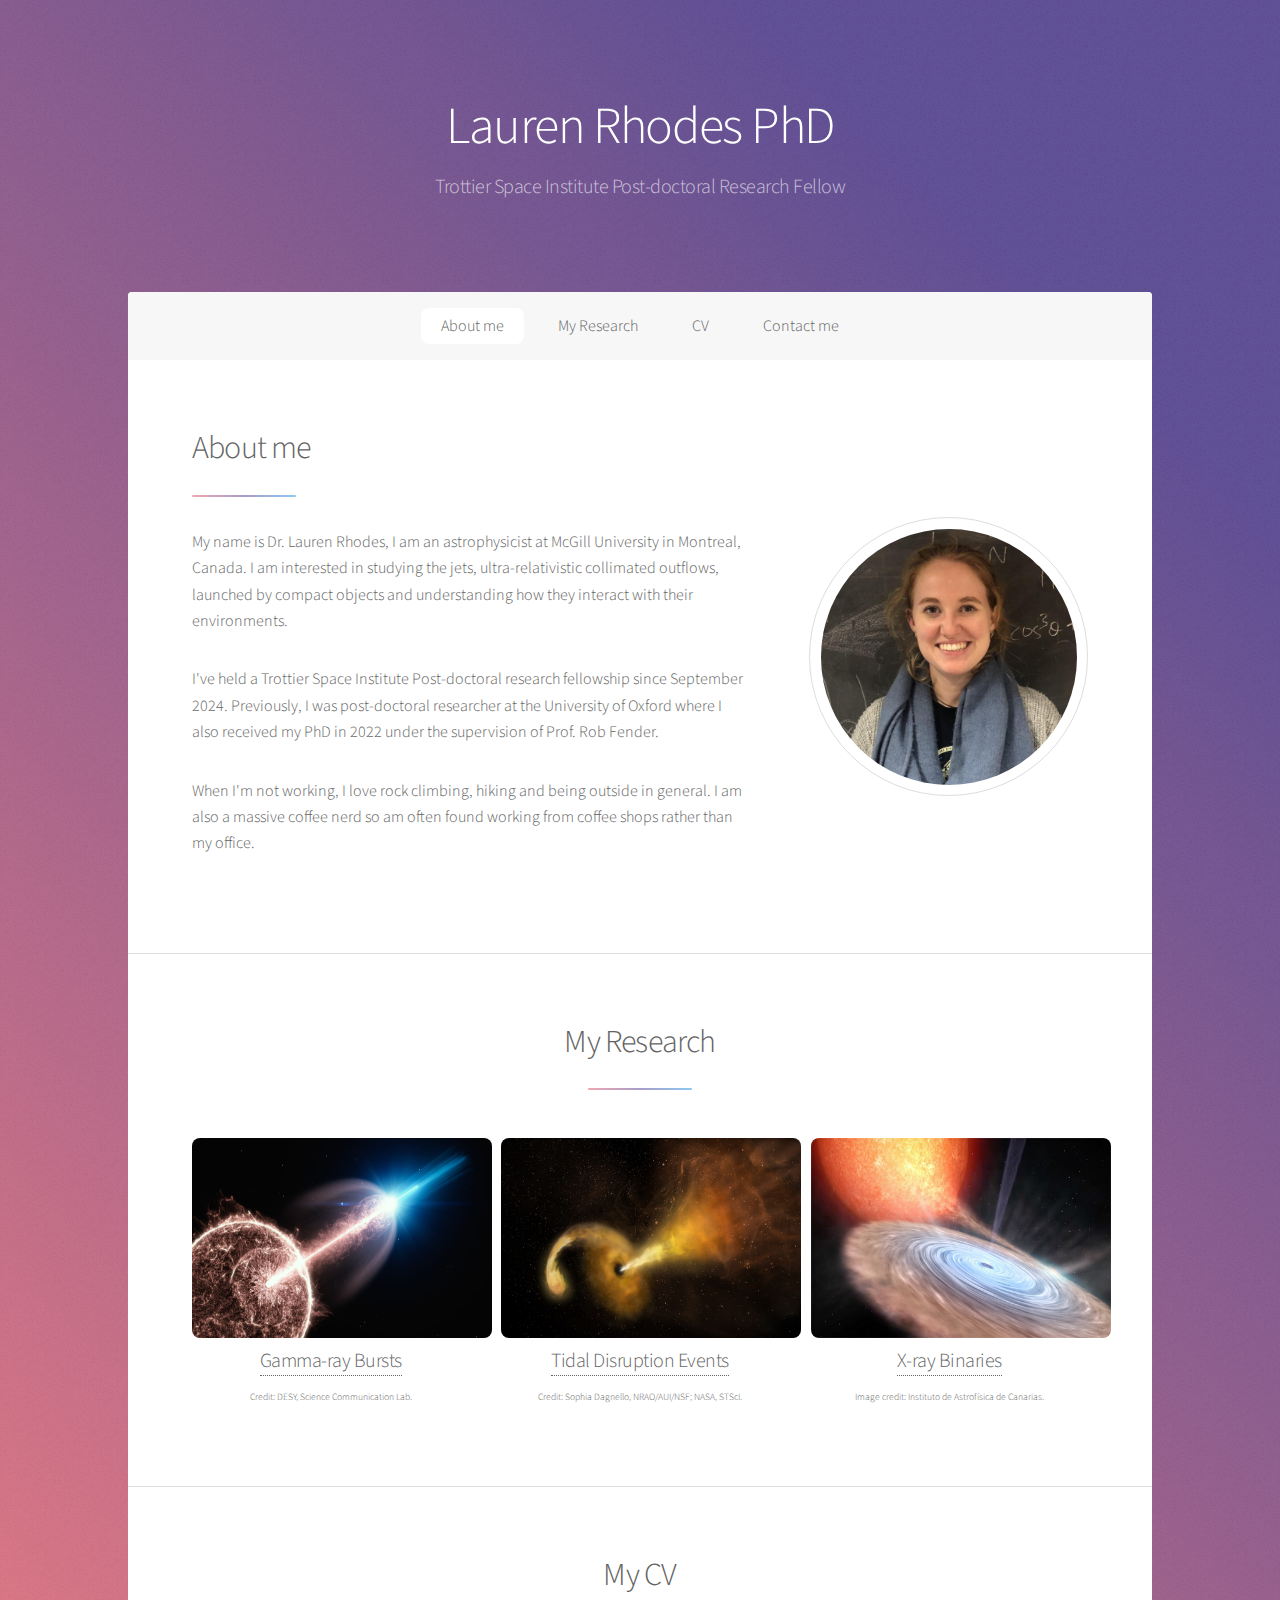
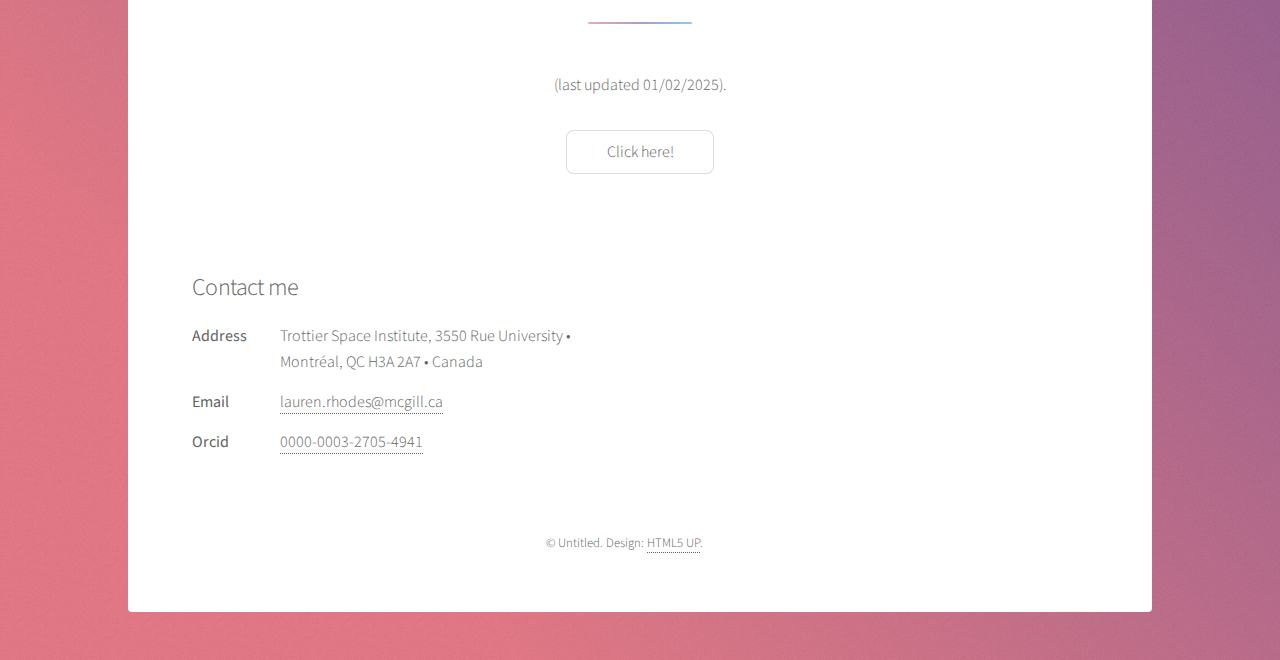
==== index.html @ dfde3ea9 "set up" ====
<!DOCTYPE HTML>
<!--
	Stellar by HTML5 UP
	html5up.net | @ajlkn
	Free for personal and commercial use under the CCA 3.0 license (html5up.net/license)
-->
<html>
	<head>
		<title>Lauren Rhodes PhD</title>
		<meta charset="utf-8" />
		<meta name="viewport" content="width=device-width, initial-scale=1, user-scalable=no" />
		<link rel="stylesheet" href="assets/css/main.css" />
		<noscript><link rel="stylesheet" href="assets/css/noscript.css" /></noscript>
	</head>
	<body class="is-preload">

		<!-- Wrapper -->
			<div id="wrapper">

				<!-- Header -->
					<header id="header" class="alt">
						<h1>Lauren Rhodes PhD</h1>
						<p>Trottier Space Institute Post-doctoral Research Fellow <br />
					</header>

				<!-- Nav -->
					<nav id="nav">
						<ul>
							<li><a href="#about" class="active">About me</a></li>
							<li><a href="#research">My Research</a></li>
							<li><a href="#cv">CV</a></li>
							<li><a href="#footer">Contact me</a></li>
						</ul>
					</nav>

				<!-- Main -->
					<div id="main">

						<!-- Introduction -->
							<section id="about" class="main">
								<div class="spotlight">
									<div class="content">
										<header class="major">
											<h2>About me</h2>
										</header>
										<p>My name is Dr. Lauren Rhodes, I am an astrophysicist at McGill University in Montreal, Canada.  I am interested in studying the jets, ultra-relativistic collimated outflows, launched by compact objects and understanding how they interact with their environments.  </p>
										<p> I've held a Trottier Space Institute Post-doctoral research fellowship since September 2024. Previously, I was post-doctoral researcher at the University of Oxford where I also received my PhD in 2022 under the supervision of Prof. Rob Fender. </p>
										<p> When I'm not working, I love rock climbing, hiking and being outside in general. I am also a massive coffee nerd so am often found working from coffee shops rather than my office.  <p>
										<p>
									</div>
									<span class="image"><img src="images/profile_pic.jpg" alt="" /></span>
								</div>
							</section>

				<!-- First Section -->
				<section id="research" class="main special">
				    <header class="major">
				        <h2>My Research</h2>
				    </header>
  				  <ul class="features">
  				      <li>
  				          <span class="image"><img src="images/grb.jpg" alt="" width="300" height="200"/></span>
  				          <h3><a href="gamma_ray_bursts.html">Gamma-ray Bursts</a></h3>

  				          <p style="font-size: 0.6em">Credit: DESY, Science Communication Lab.</p>
  				      </li>
  				      <li>
  				          <span class="image"><img src="images/TDE.jpg" alt="" width="300" height="200" /></span>
  				          <h3><a href="tidal_disruption_events.html">Tidal Disruption Events</a></h3>

 				           <p style="font-size: 0.6em">Credit: Sophia Dagnello, NRAO/AUI/NSF; NASA, STScI.</p>
 				       </li>
 				       <li>
 				           <span class="image"><img src="images/X-Ray-Binary.jpg" alt="" width="300" height="200"/></span>
 				           <h3><a href="x_ray_binaries.html">X-ray Binaries</a></h3>
  				          <p style="font-size: 0.6em">Image credit: Instituto de Astrofísica de Canarias.</p>
  				      </li>
  				  </ul>
				</section>


				<!-- Second Section -->
				<section id="cv" class="main special">
				    <header class="major">
				        <h2>My CV</h2>
				    </header>

				    <!-- Link to Open PDF in a New Window -->
				    <div>
				    	<p> (last updated 01/02/2025). </p>
				        <a href="Rhodes_CV.pdf" target="_blank" class="button">Click here!</a>
				    </div>

				</section>





				<!-- Footer -->
					<footer id="footer">
						<section>
							<h2>Contact me</h2>
							<dl class="alt">
								<dt>Address</dt>
								<dd>Trottier Space Institute, 3550 Rue University &bull; Montréal, QC H3A 2A7 &bull; Canada</dd>
								<dt>Email</dt>
								<dd><a href="#">lauren.rhodes@mcgill.ca</a></dd>
								<dt>Orcid</dt>
								<dd><a href="https://orcid.org/0000-0003-2705-4941">0000-0003-2705-4941</a></dd>
							</dl>
						</section>
						<p class="copyright">&copy; Untitled. Design: <a href="https://html5up.net">HTML5 UP</a>.</p>
					</footer>

			</div>

		<!-- Scripts -->
			<script src="assets/js/jquery.min.js"></script>
			<script src="assets/js/jquery.scrollex.min.js"></script>
			<script src="assets/js/jquery.scrolly.min.js"></script>
			<script src="assets/js/browser.min.js"></script>
			<script src="assets/js/breakpoints.min.js"></script>
			<script src="assets/js/util.js"></script>
			<script src="assets/js/main.js"></script>

	</body>
</html>
---- assets/css/main.css ----
@import url(fontawesome-all.min.css);
@import 'https://fonts.googleapis.com/css?family=Source+Sans+Pro:300,400';

/*
	Stellar by HTML5 UP
	html5up.net | @ajlkn
	Free for personal and commercial use under the CCA 3.0 license (html5up.net/license)
*/

html, body, div, span, applet, object,
iframe, h1, h2, h3, h4, h5, h6, p, blockquote,
pre, a, abbr, acronym, address, big, cite,
code, del, dfn, em, img, ins, kbd, q, s, samp,
small, strike, strong, sub, sup, tt, var, b,
u, i, center, dl, dt, dd, ol, ul, li, fieldset,
form, label, legend, table, caption, tbody,
tfoot, thead, tr, th, td, article, aside,
canvas, details, embed, figure, figcaption,
footer, header, hgroup, menu, nav, output, ruby,
section, summary, time, mark, audio, video {
	margin: 0;
	padding: 0;
	border: 0;
	font-size: 100%;
	font: inherit;
	vertical-align: baseline;}

article, aside, details, figcaption, figure,
footer, header, hgroup, menu, nav, section {
	display: block;}

body {
	line-height: 1;
}

ol, ul {
	list-style: none;
}

blockquote, q {
	quotes: none;
}

	blockquote:before, blockquote:after, q:before, q:after {
		content: '';
		content: none;
	}

table {
	border-collapse: collapse;
	border-spacing: 0;
}

body {
	-webkit-text-size-adjust: none;
}

mark {
	background-color: transparent;
	color: inherit;
}

input::-moz-focus-inner {
	border: 0;
	padding: 0;
}

input, select, textarea {
	-moz-appearance: none;
	-webkit-appearance: none;
	-ms-appearance: none;
	appearance: none;
}

/* Basic */

	@-ms-viewport {
		width: device-width;
	}

	body {
		-ms-overflow-style: scrollbar;
	}

	@media screen and (max-width: 480px) {

		html, body {
			min-width: 320px;
		}

	}

	html {
		box-sizing: border-box;
	}

	*, *:before, *:after {
		box-sizing: inherit;
	}

	body {
		background-color: #935d8c;
		background-image: url("images/overlay.png"), -moz-linear-gradient(45deg, #e37682 15%, #5f4d93 85%);
		background-image: url("images/overlay.png"), -webkit-linear-gradient(45deg, #e37682 15%, #5f4d93 85%);
		background-image: url("images/overlay.png"), -ms-linear-gradient(45deg, #e37682 15%, #5f4d93 85%);
		background-image: url("images/overlay.png"), linear-gradient(45deg, #e37682 15%, #5f4d93 85%);
	}

		body.is-preload *, body.is-preload *:before, body.is-preload *:after {
			-moz-animation: none !important;
			-webkit-animation: none !important;
			-ms-animation: none !important;
			animation: none !important;
			-moz-transition: none !important;
			-webkit-transition: none !important;
			-ms-transition: none !important;
			transition: none !important;
		}

/* Type */

	body {
		background-color: #935d8c;
		color: rgba(255, 255, 255, 0.65);
	}

	body, input, select, textarea {
		font-family: "Source Sans Pro", Helvetica, sans-serif;
		font-size: 17pt;
		font-weight: 300;
		line-height: 1.65;
	}

		@media screen and (max-width: 1680px) {

			body, input, select, textarea {
				font-size: 14pt;
			}

		}

		@media screen and (max-width: 1280px) {

			body, input, select, textarea {
				font-size: 12pt;
			}

		}

		@media screen and (max-width: 360px) {

			body, input, select, textarea {
				font-size: 11pt;
			}

		}

	a {
		-moz-transition: color 0.2s ease, border-bottom 0.2s ease;
		-webkit-transition: color 0.2s ease, border-bottom 0.2s ease;
		-ms-transition: color 0.2s ease, border-bottom 0.2s ease;
		transition: color 0.2s ease, border-bottom 0.2s ease;
		text-decoration: none;
		border-bottom: dotted 1px;
		color: inherit;
	}

		a:hover {
			border-bottom-color: transparent;
		}

	strong, b {
		font-weight: 400;
	}

	em, i {
		font-style: italic;
	}

	p {
		margin: 0 0 2em 0;
	}

		p.content {
			-moz-columns: 20em 2;
			-webkit-columns: 20em 2;
			-ms-columns: 20em 2;
			columns: 20em 2;
			-moz-column-gap: 2em;
			-webkit-column-gap: 2em;
			-ms-column-gap: 2em;
			column-gap: 2em;
			text-align: justify;
		}

	h1, h2, h3, h4, h5, h6 {
		font-weight: 300;
		line-height: 1.5;
		margin: 0 0 0.7em 0;
		letter-spacing: -0.025em;
	}

		h1 a, h2 a, h3 a, h4 a, h5 a, h6 a {
			color: inherit;
			text-decoration: none;
		}

	h1 {
		font-size: 2.5em;
		line-height: 1.2;
	}

	h2 {
		font-size: 1.5em;
	}

	h3 {
		font-size: 1.25em;
	}

	h4 {
		font-size: 1.1em;
	}

	h5 {
		font-size: 0.9em;
	}

	h6 {
		font-size: 0.7em;
	}

	@media screen and (max-width: 736px) {

		h1 {
			font-size: 2em;
		}

	}

	sub {
		font-size: 0.8em;
		position: relative;
		top: 0.5em;
	}

	sup {
		font-size: 0.8em;
		position: relative;
		top: -0.5em;
	}

	blockquote {
		border-left: solid 4px;
		font-style: italic;
		margin: 0 0 2em 0;
		padding: 0.5em 0 0.5em 2em;
	}

	code {
		border-radius: 8px;
		border: solid 1px;
		font-family: "Courier New", monospace;
		font-size: 0.9em;
		margin: 0 0.25em;
		padding: 0.25em 0.65em;
	}

	pre {
		-webkit-overflow-scrolling: touch;
		font-family: "Courier New", monospace;
		font-size: 0.9em;
		margin: 0 0 2em 0;
	}

		pre code {
			display: block;
			line-height: 1.75;
			padding: 1em 1.5em;
			overflow-x: auto;
		}

	hr {
		border: 0;
		border-bottom: solid 1px;
		margin: 2em 0;
	}

		hr.major {
			margin: 3em 0;
		}

	.align-left {
		text-align: left;
	}

	.align-center {
		text-align: center;
	}

	.align-right {
		text-align: right;
	}

	input, select, textarea {
		color: #ffffff;
	}

	a:hover {
		color: #ffffff;
	}

	strong, b {
		color: #ffffff;
	}

	h1, h2, h3, h4, h5, h6 {
		color: #ffffff;
	}

	blockquote {
		border-left-color: rgba(255, 255, 255, 0.35);
	}

	code {
		background: rgba(255, 255, 255, 0.075);
		border-color: rgba(255, 255, 255, 0.35);
	}

	hr {
		border-bottom-color: rgba(255, 255, 255, 0.35);
	}

/* Row */

	.row {
		display: flex;
		flex-wrap: wrap;
		box-sizing: border-box;
		align-items: stretch;
	}

		.row > * {
			box-sizing: border-box;
		}

		.row.gtr-uniform > * > :last-child {
			margin-bottom: 0;
		}

		.row.aln-left {
			justify-content: flex-start;
		}

		.row.aln-center {
			justify-content: center;
		}

		.row.aln-right {
			justify-content: flex-end;
		}

		.row.aln-top {
			align-items: flex-start;
		}

		.row.aln-middle {
			align-items: center;
		}

		.row.aln-bottom {
			align-items: flex-end;
		}

		.row > .imp {
			order: -1;
		}

		.row > .col-1 {
			width: 8.33333%;
		}

		.row > .off-1 {
			margin-left: 8.33333%;
		}

		.row > .col-2 {
			width: 16.66667%;
		}

		.row > .off-2 {
			margin-left: 16.66667%;
		}

		.row > .col-3 {
			width: 25%;
		}

		.row > .off-3 {
			margin-left: 25%;
		}

		.row > .col-4 {
			width: 33.33333%;
		}

		.row > .off-4 {
			margin-left: 33.33333%;
		}

		.row > .col-5 {
			width: 41.66667%;
		}

		.row > .off-5 {
			margin-left: 41.66667%;
		}

		.row > .col-6 {
			width: 50%;
		}

		.row > .off-6 {
			margin-left: 50%;
		}

		.row > .col-7 {
			width: 58.33333%;
		}

		.row > .off-7 {
			margin-left: 58.33333%;
		}

		.row > .col-8 {
			width: 66.66667%;
		}

		.row > .off-8 {
			margin-left: 66.66667%;
		}

		.row > .col-9 {
			width: 75%;
		}

		.row > .off-9 {
			margin-left: 75%;
		}

		.row > .col-10 {
			width: 83.33333%;
		}

		.row > .off-10 {
			margin-left: 83.33333%;
		}

		.row > .col-11 {
			width: 91.66667%;
		}

		.row > .off-11 {
			margin-left: 91.66667%;
		}

		.row > .col-12 {
			width: 100%;
		}

		.row > .off-12 {
			margin-left: 100%;
		}

		.row.gtr-0 {
			margin-top: 0;
			margin-left: 0em;
		}

			.row.gtr-0 > * {
				padding: 0 0 0 0em;
			}

			.row.gtr-0.gtr-uniform {
				margin-top: 0em;
			}

				.row.gtr-0.gtr-uniform > * {
					padding-top: 0em;
				}

		.row.gtr-25 {
			margin-top: 0;
			margin-left: -0.375em;
		}

			.row.gtr-25 > * {
				padding: 0 0 0 0.375em;
			}

			.row.gtr-25.gtr-uniform {
				margin-top: -0.375em;
			}

				.row.gtr-25.gtr-uniform > * {
					padding-top: 0.375em;
				}

		.row.gtr-50 {
			margin-top: 0;
			margin-left: -0.75em;
		}

			.row.gtr-50 > * {
				padding: 0 0 0 0.75em;
			}

			.row.gtr-50.gtr-uniform {
				margin-top: -0.75em;
			}

				.row.gtr-50.gtr-uniform > * {
					padding-top: 0.75em;
				}

		.row {
			margin-top: 0;
			margin-left: -1.5em;
		}

			.row > * {
				padding: 0 0 0 1.5em;
			}

			.row.gtr-uniform {
				margin-top: -1.5em;
			}

				.row.gtr-uniform > * {
					padding-top: 1.5em;
				}

		.row.gtr-150 {
			margin-top: 0;
			margin-left: -2.25em;
		}

			.row.gtr-150 > * {
				padding: 0 0 0 2.25em;
			}

			.row.gtr-150.gtr-uniform {
				margin-top: -2.25em;
			}

				.row.gtr-150.gtr-uniform > * {
					padding-top: 2.25em;
				}

		.row.gtr-200 {
			margin-top: 0;
			margin-left: -3em;
		}

			.row.gtr-200 > * {
				padding: 0 0 0 3em;
			}

			.row.gtr-200.gtr-uniform {
				margin-top: -3em;
			}

				.row.gtr-200.gtr-uniform > * {
					padding-top: 3em;
				}

		@media screen and (max-width: 1680px) {

			.row {
				display: flex;
				flex-wrap: wrap;
				box-sizing: border-box;
				align-items: stretch;
			}

				.row > * {
					box-sizing: border-box;
				}

				.row.gtr-uniform > * > :last-child {
					margin-bottom: 0;
				}

				.row.aln-left {
					justify-content: flex-start;
				}

				.row.aln-center {
					justify-content: center;
				}

				.row.aln-right {
					justify-content: flex-end;
				}

				.row.aln-top {
					align-items: flex-start;
				}

				.row.aln-middle {
					align-items: center;
				}

				.row.aln-bottom {
					align-items: flex-end;
				}

				.row > .imp-xlarge {
					order: -1;
				}

				.row > .col-1-xlarge {
					width: 8.33333%;
				}

				.row > .off-1-xlarge {
					margin-left: 8.33333%;
				}

				.row > .col-2-xlarge {
					width: 16.66667%;
				}

				.row > .off-2-xlarge {
					margin-left: 16.66667%;
				}

				.row > .col-3-xlarge {
					width: 25%;
				}

				.row > .off-3-xlarge {
					margin-left: 25%;
				}

				.row > .col-4-xlarge {
					width: 33.33333%;
				}

				.row > .off-4-xlarge {
					margin-left: 33.33333%;
				}

				.row > .col-5-xlarge {
					width: 41.66667%;
				}

				.row > .off-5-xlarge {
					margin-left: 41.66667%;
				}

				.row > .col-6-xlarge {
					width: 50%;
				}

				.row > .off-6-xlarge {
					margin-left: 50%;
				}

				.row > .col-7-xlarge {
					width: 58.33333%;
				}

				.row > .off-7-xlarge {
					margin-left: 58.33333%;
				}

				.row > .col-8-xlarge {
					width: 66.66667%;
				}

				.row > .off-8-xlarge {
					margin-left: 66.66667%;
				}

				.row > .col-9-xlarge {
					width: 75%;
				}

				.row > .off-9-xlarge {
					margin-left: 75%;
				}

				.row > .col-10-xlarge {
					width: 83.33333%;
				}

				.row > .off-10-xlarge {
					margin-left: 83.33333%;
				}

				.row > .col-11-xlarge {
					width: 91.66667%;
				}

				.row > .off-11-xlarge {
					margin-left: 91.66667%;
				}

				.row > .col-12-xlarge {
					width: 100%;
				}

				.row > .off-12-xlarge {
					margin-left: 100%;
				}

				.row.gtr-0 {
					margin-top: 0;
					margin-left: 0em;
				}

					.row.gtr-0 > * {
						padding: 0 0 0 0em;
					}

					.row.gtr-0.gtr-uniform {
						margin-top: 0em;
					}

						.row.gtr-0.gtr-uniform > * {
							padding-top: 0em;
						}

				.row.gtr-25 {
					margin-top: 0;
					margin-left: -0.375em;
				}

					.row.gtr-25 > * {
						padding: 0 0 0 0.375em;
					}

					.row.gtr-25.gtr-uniform {
						margin-top: -0.375em;
					}

						.row.gtr-25.gtr-uniform > * {
							padding-top: 0.375em;
						}

				.row.gtr-50 {
					margin-top: 0;
					margin-left: -0.75em;
				}

					.row.gtr-50 > * {
						padding: 0 0 0 0.75em;
					}

					.row.gtr-50.gtr-uniform {
						margin-top: -0.75em;
					}

						.row.gtr-50.gtr-uniform > * {
							padding-top: 0.75em;
						}

				.row {
					margin-top: 0;
					margin-left: -1.5em;
				}

					.row > * {
						padding: 0 0 0 1.5em;
					}

					.row.gtr-uniform {
						margin-top: -1.5em;
					}

						.row.gtr-uniform > * {
							padding-top: 1.5em;
						}

				.row.gtr-150 {
					margin-top: 0;
					margin-left: -2.25em;
				}

					.row.gtr-150 > * {
						padding: 0 0 0 2.25em;
					}

					.row.gtr-150.gtr-uniform {
						margin-top: -2.25em;
					}

						.row.gtr-150.gtr-uniform > * {
							padding-top: 2.25em;
						}

				.row.gtr-200 {
					margin-top: 0;
					margin-left: -3em;
				}

					.row.gtr-200 > * {
						padding: 0 0 0 3em;
					}

					.row.gtr-200.gtr-uniform {
						margin-top: -3em;
					}

						.row.gtr-200.gtr-uniform > * {
							padding-top: 3em;
						}

		}

		@media screen and (max-width: 1280px) {

			.row {
				display: flex;
				flex-wrap: wrap;
				box-sizing: border-box;
				align-items: stretch;
			}

				.row > * {
					box-sizing: border-box;
				}

				.row.gtr-uniform > * > :last-child {
					margin-bottom: 0;
				}

				.row.aln-left {
					justify-content: flex-start;
				}

				.row.aln-center {
					justify-content: center;
				}

				.row.aln-right {
					justify-content: flex-end;
				}

				.row.aln-top {
					align-items: flex-start;
				}

				.row.aln-middle {
					align-items: center;
				}

				.row.aln-bottom {
					align-items: flex-end;
				}

				.row > .imp-large {
					order: -1;
				}

				.row > .col-1-large {
					width: 8.33333%;
				}

				.row > .off-1-large {
					margin-left: 8.33333%;
				}

				.row > .col-2-large {
					width: 16.66667%;
				}

				.row > .off-2-large {
					margin-left: 16.66667%;
				}

				.row > .col-3-large {
					width: 25%;
				}

				.row > .off-3-large {
					margin-left: 25%;
				}

				.row > .col-4-large {
					width: 33.33333%;
				}

				.row > .off-4-large {
					margin-left: 33.33333%;
				}

				.row > .col-5-large {
					width: 41.66667%;
				}

				.row > .off-5-large {
					margin-left: 41.66667%;
				}

				.row > .col-6-large {
					width: 50%;
				}

				.row > .off-6-large {
					margin-left: 50%;
				}

				.row > .col-7-large {
					width: 58.33333%;
				}

				.row > .off-7-large {
					margin-left: 58.33333%;
				}

				.row > .col-8-large {
					width: 66.66667%;
				}

				.row > .off-8-large {
					margin-left: 66.66667%;
				}

				.row > .col-9-large {
					width: 75%;
				}

				.row > .off-9-large {
					margin-left: 75%;
				}

				.row > .col-10-large {
					width: 83.33333%;
				}

				.row > .off-10-large {
					margin-left: 83.33333%;
				}

				.row > .col-11-large {
					width: 91.66667%;
				}

				.row > .off-11-large {
					margin-left: 91.66667%;
				}

				.row > .col-12-large {
					width: 100%;
				}

				.row > .off-12-large {
					margin-left: 100%;
				}

				.row.gtr-0 {
					margin-top: 0;
					margin-left: 0em;
				}

					.row.gtr-0 > * {
						padding: 0 0 0 0em;
					}

					.row.gtr-0.gtr-uniform {
						margin-top: 0em;
					}

						.row.gtr-0.gtr-uniform > * {
							padding-top: 0em;
						}

				.row.gtr-25 {
					margin-top: 0;
					margin-left: -0.375em;
				}

					.row.gtr-25 > * {
						padding: 0 0 0 0.375em;
					}

					.row.gtr-25.gtr-uniform {
						margin-top: -0.375em;
					}

						.row.gtr-25.gtr-uniform > * {
							padding-top: 0.375em;
						}

				.row.gtr-50 {
					margin-top: 0;
					margin-left: -0.75em;
				}

					.row.gtr-50 > * {
						padding: 0 0 0 0.75em;
					}

					.row.gtr-50.gtr-uniform {
						margin-top: -0.75em;
					}

						.row.gtr-50.gtr-uniform > * {
							padding-top: 0.75em;
						}

				.row {
					margin-top: 0;
					margin-left: -1.5em;
				}

					.row > * {
						padding: 0 0 0 1.5em;
					}

					.row.gtr-uniform {
						margin-top: -1.5em;
					}

						.row.gtr-uniform > * {
							padding-top: 1.5em;
						}

				.row.gtr-150 {
					margin-top: 0;
					margin-left: -2.25em;
				}

					.row.gtr-150 > * {
						padding: 0 0 0 2.25em;
					}

					.row.gtr-150.gtr-uniform {
						margin-top: -2.25em;
					}

						.row.gtr-150.gtr-uniform > * {
							padding-top: 2.25em;
						}

				.row.gtr-200 {
					margin-top: 0;
					margin-left: -3em;
				}

					.row.gtr-200 > * {
						padding: 0 0 0 3em;
					}

					.row.gtr-200.gtr-uniform {
						margin-top: -3em;
					}

						.row.gtr-200.gtr-uniform > * {
							padding-top: 3em;
						}

		}

		@media screen and (max-width: 980px) {

			.row {
				display: flex;
				flex-wrap: wrap;
				box-sizing: border-box;
				align-items: stretch;
			}

				.row > * {
					box-sizing: border-box;
				}

				.row.gtr-uniform > * > :last-child {
					margin-bottom: 0;
				}

				.row.aln-left {
					justify-content: flex-start;
				}

				.row.aln-center {
					justify-content: center;
				}

				.row.aln-right {
					justify-content: flex-end;
				}

				.row.aln-top {
					align-items: flex-start;
				}

				.row.aln-middle {
					align-items: center;
				}

				.row.aln-bottom {
					align-items: flex-end;
				}

				.row > .imp-medium {
					order: -1;
				}

				.row > .col-1-medium {
					width: 8.33333%;
				}

				.row > .off-1-medium {
					margin-left: 8.33333%;
				}

				.row > .col-2-medium {
					width: 16.66667%;
				}

				.row > .off-2-medium {
					margin-left: 16.66667%;
				}

				.row > .col-3-medium {
					width: 25%;
				}

				.row > .off-3-medium {
					margin-left: 25%;
				}

				.row > .col-4-medium {
					width: 33.33333%;
				}

				.row > .off-4-medium {
					margin-left: 33.33333%;
				}

				.row > .col-5-medium {
					width: 41.66667%;
				}

				.row > .off-5-medium {
					margin-left: 41.66667%;
				}

				.row > .col-6-medium {
					width: 50%;
				}

				.row > .off-6-medium {
					margin-left: 50%;
				}

				.row > .col-7-medium {
					width: 58.33333%;
				}

				.row > .off-7-medium {
					margin-left: 58.33333%;
				}

				.row > .col-8-medium {
					width: 66.66667%;
				}

				.row > .off-8-medium {
					margin-left: 66.66667%;
				}

				.row > .col-9-medium {
					width: 75%;
				}

				.row > .off-9-medium {
					margin-left: 75%;
				}

				.row > .col-10-medium {
					width: 83.33333%;
				}

				.row > .off-10-medium {
					margin-left: 83.33333%;
				}

				.row > .col-11-medium {
					width: 91.66667%;
				}

				.row > .off-11-medium {
					margin-left: 91.66667%;
				}

				.row > .col-12-medium {
					width: 100%;
				}

				.row > .off-12-medium {
					margin-left: 100%;
				}

				.row.gtr-0 {
					margin-top: 0;
					margin-left: 0em;
				}

					.row.gtr-0 > * {
						padding: 0 0 0 0em;
					}

					.row.gtr-0.gtr-uniform {
						margin-top: 0em;
					}

						.row.gtr-0.gtr-uniform > * {
							padding-top: 0em;
						}

				.row.gtr-25 {
					margin-top: 0;
					margin-left: -0.375em;
				}

					.row.gtr-25 > * {
						padding: 0 0 0 0.375em;
					}

					.row.gtr-25.gtr-uniform {
						margin-top: -0.375em;
					}

						.row.gtr-25.gtr-uniform > * {
							padding-top: 0.375em;
						}

				.row.gtr-50 {
					margin-top: 0;
					margin-left: -0.75em;
				}

					.row.gtr-50 > * {
						padding: 0 0 0 0.75em;
					}

					.row.gtr-50.gtr-uniform {
						margin-top: -0.75em;
					}

						.row.gtr-50.gtr-uniform > * {
							padding-top: 0.75em;
						}

				.row {
					margin-top: 0;
					margin-left: -1.5em;
				}

					.row > * {
						padding: 0 0 0 1.5em;
					}

					.row.gtr-uniform {
						margin-top: -1.5em;
					}

						.row.gtr-uniform > * {
							padding-top: 1.5em;
						}

				.row.gtr-150 {
					margin-top: 0;
					margin-left: -2.25em;
				}

					.row.gtr-150 > * {
						padding: 0 0 0 2.25em;
					}

					.row.gtr-150.gtr-uniform {
						margin-top: -2.25em;
					}

						.row.gtr-150.gtr-uniform > * {
							padding-top: 2.25em;
						}

				.row.gtr-200 {
					margin-top: 0;
					margin-left: -3em;
				}

					.row.gtr-200 > * {
						padding: 0 0 0 3em;
					}

					.row.gtr-200.gtr-uniform {
						margin-top: -3em;
					}

						.row.gtr-200.gtr-uniform > * {
							padding-top: 3em;
						}

		}

		@media screen and (max-width: 736px) {

			.row {
				display: flex;
				flex-wrap: wrap;
				box-sizing: border-box;
				align-items: stretch;
			}

				.row > * {
					box-sizing: border-box;
				}

				.row.gtr-uniform > * > :last-child {
					margin-bottom: 0;
				}

				.row.aln-left {
					justify-content: flex-start;
				}

				.row.aln-center {
					justify-content: center;
				}

				.row.aln-right {
					justify-content: flex-end;
				}

				.row.aln-top {
					align-items: flex-start;
				}

				.row.aln-middle {
					align-items: center;
				}

				.row.aln-bottom {
					align-items: flex-end;
				}

				.row > .imp-small {
					order: -1;
				}

				.row > .col-1-small {
					width: 8.33333%;
				}

				.row > .off-1-small {
					margin-left: 8.33333%;
				}

				.row > .col-2-small {
					width: 16.66667%;
				}

				.row > .off-2-small {
					margin-left: 16.66667%;
				}

				.row > .col-3-small {
					width: 25%;
				}

				.row > .off-3-small {
					margin-left: 25%;
				}

				.row > .col-4-small {
					width: 33.33333%;
				}

				.row > .off-4-small {
					margin-left: 33.33333%;
				}

				.row > .col-5-small {
					width: 41.66667%;
				}

				.row > .off-5-small {
					margin-left: 41.66667%;
				}

				.row > .col-6-small {
					width: 50%;
				}

				.row > .off-6-small {
					margin-left: 50%;
				}

				.row > .col-7-small {
					width: 58.33333%;
				}

				.row > .off-7-small {
					margin-left: 58.33333%;
				}

				.row > .col-8-small {
					width: 66.66667%;
				}

				.row > .off-8-small {
					margin-left: 66.66667%;
				}

				.row > .col-9-small {
					width: 75%;
				}

				.row > .off-9-small {
					margin-left: 75%;
				}

				.row > .col-10-small {
					width: 83.33333%;
				}

				.row > .off-10-small {
					margin-left: 83.33333%;
				}

				.row > .col-11-small {
					width: 91.66667%;
				}

				.row > .off-11-small {
					margin-left: 91.66667%;
				}

				.row > .col-12-small {
					width: 100%;
				}

				.row > .off-12-small {
					margin-left: 100%;
				}

				.row.gtr-0 {
					margin-top: 0;
					margin-left: 0em;
				}

					.row.gtr-0 > * {
						padding: 0 0 0 0em;
					}

					.row.gtr-0.gtr-uniform {
						margin-top: 0em;
					}

						.row.gtr-0.gtr-uniform > * {
							padding-top: 0em;
						}

				.row.gtr-25 {
					margin-top: 0;
					margin-left: -0.25em;
				}

					.row.gtr-25 > * {
						padding: 0 0 0 0.25em;
					}

					.row.gtr-25.gtr-uniform {
						margin-top: -0.25em;
					}

						.row.gtr-25.gtr-uniform > * {
							padding-top: 0.25em;
						}

				.row.gtr-50 {
					margin-top: 0;
					margin-left: -0.5em;
				}

					.row.gtr-50 > * {
						padding: 0 0 0 0.5em;
					}

					.row.gtr-50.gtr-uniform {
						margin-top: -0.5em;
					}

						.row.gtr-50.gtr-uniform > * {
							padding-top: 0.5em;
						}

				.row {
					margin-top: 0;
					margin-left: -1em;
				}

					.row > * {
						padding: 0 0 0 1em;
					}

					.row.gtr-uniform {
						margin-top: -1em;
					}

						.row.gtr-uniform > * {
							padding-top: 1em;
						}

				.row.gtr-150 {
					margin-top: 0;
					margin-left: -1.5em;
				}

					.row.gtr-150 > * {
						padding: 0 0 0 1.5em;
					}

					.row.gtr-150.gtr-uniform {
						margin-top: -1.5em;
					}

						.row.gtr-150.gtr-uniform > * {
							padding-top: 1.5em;
						}

				.row.gtr-200 {
					margin-top: 0;
					margin-left: -2em;
				}

					.row.gtr-200 > * {
						padding: 0 0 0 2em;
					}

					.row.gtr-200.gtr-uniform {
						margin-top: -2em;
					}

						.row.gtr-200.gtr-uniform > * {
							padding-top: 2em;
						}

		}

		@media screen and (max-width: 480px) {

			.row {
				display: flex;
				flex-wrap: wrap;
				box-sizing: border-box;
				align-items: stretch;
			}

				.row > * {
					box-sizing: border-box;
				}

				.row.gtr-uniform > * > :last-child {
					margin-bottom: 0;
				}

				.row.aln-left {
					justify-content: flex-start;
				}

				.row.aln-center {
					justify-content: center;
				}

				.row.aln-right {
					justify-content: flex-end;
				}

				.row.aln-top {
					align-items: flex-start;
				}

				.row.aln-middle {
					align-items: center;
				}

				.row.aln-bottom {
					align-items: flex-end;
				}

				.row > .imp-xsmall {
					order: -1;
				}

				.row > .col-1-xsmall {
					width: 8.33333%;
				}

				.row > .off-1-xsmall {
					margin-left: 8.33333%;
				}

				.row > .col-2-xsmall {
					width: 16.66667%;
				}

				.row > .off-2-xsmall {
					margin-left: 16.66667%;
				}

				.row > .col-3-xsmall {
					width: 25%;
				}

				.row > .off-3-xsmall {
					margin-left: 25%;
				}

				.row > .col-4-xsmall {
					width: 33.33333%;
				}

				.row > .off-4-xsmall {
					margin-left: 33.33333%;
				}

				.row > .col-5-xsmall {
					width: 41.66667%;
				}

				.row > .off-5-xsmall {
					margin-left: 41.66667%;
				}

				.row > .col-6-xsmall {
					width: 50%;
				}

				.row > .off-6-xsmall {
					margin-left: 50%;
				}

				.row > .col-7-xsmall {
					width: 58.33333%;
				}

				.row > .off-7-xsmall {
					margin-left: 58.33333%;
				}

				.row > .col-8-xsmall {
					width: 66.66667%;
				}

				.row > .off-8-xsmall {
					margin-left: 66.66667%;
				}

				.row > .col-9-xsmall {
					width: 75%;
				}

				.row > .off-9-xsmall {
					margin-left: 75%;
				}

				.row > .col-10-xsmall {
					width: 83.33333%;
				}

				.row > .off-10-xsmall {
					margin-left: 83.33333%;
				}

				.row > .col-11-xsmall {
					width: 91.66667%;
				}

				.row > .off-11-xsmall {
					margin-left: 91.66667%;
				}

				.row > .col-12-xsmall {
					width: 100%;
				}

				.row > .off-12-xsmall {
					margin-left: 100%;
				}

				.row.gtr-0 {
					margin-top: 0;
					margin-left: 0em;
				}

					.row.gtr-0 > * {
						padding: 0 0 0 0em;
					}

					.row.gtr-0.gtr-uniform {
						margin-top: 0em;
					}

						.row.gtr-0.gtr-uniform > * {
							padding-top: 0em;
						}

				.row.gtr-25 {
					margin-top: 0;
					margin-left: -0.3125em;
				}

					.row.gtr-25 > * {
						padding: 0 0 0 0.3125em;
					}

					.row.gtr-25.gtr-uniform {
						margin-top: -0.3125em;
					}

						.row.gtr-25.gtr-uniform > * {
							padding-top: 0.3125em;
						}

				.row.gtr-50 {
					margin-top: 0;
					margin-left: -0.625em;
				}

					.row.gtr-50 > * {
						padding: 0 0 0 0.625em;
					}

					.row.gtr-50.gtr-uniform {
						margin-top: -0.625em;
					}

						.row.gtr-50.gtr-uniform > * {
							padding-top: 0.625em;
						}

				.row {
					margin-top: 0;
					margin-left: -1.25em;
				}

					.row > * {
						padding: 0 0 0 1.25em;
					}

					.row.gtr-uniform {
						margin-top: -1.25em;
					}

						.row.gtr-uniform > * {
							padding-top: 1.25em;
						}

				.row.gtr-150 {
					margin-top: 0;
					margin-left: -1.875em;
				}

					.row.gtr-150 > * {
						padding: 0 0 0 1.875em;
					}

					.row.gtr-150.gtr-uniform {
						margin-top: -1.875em;
					}

						.row.gtr-150.gtr-uniform > * {
							padding-top: 1.875em;
						}

				.row.gtr-200 {
					margin-top: 0;
					margin-left: -2.5em;
				}

					.row.gtr-200 > * {
						padding: 0 0 0 2.5em;
					}

					.row.gtr-200.gtr-uniform {
						margin-top: -2.5em;
					}

						.row.gtr-200.gtr-uniform > * {
							padding-top: 2.5em;
						}

		}

/* Box */

	.box {
		border-radius: 8px;
		border: solid;
		margin-bottom: 2em;
		padding: 1.5em;
	}

		.box > :last-child,
		.box > :last-child > :last-child,
		.box > :last-child > :last-child > :last-child {
			margin-bottom: 0;
		}

		.box.alt {
			border: 0;
			border-radius: 0;
			padding: 0;
		}

	.box {
		border-color: rgba(255, 255, 255, 0.35);
	}

/* Button */

	input[type="submit"],
	input[type="reset"],
	input[type="button"],
	button,
	.button {
		-moz-appearance: none;
		-webkit-appearance: none;
		-ms-appearance: none;
		appearance: none;
		-moz-transition: background-color 0.2s ease-in-out, color 0.2s ease-in-out;
		-webkit-transition: background-color 0.2s ease-in-out, color 0.2s ease-in-out;
		-ms-transition: background-color 0.2s ease-in-out, color 0.2s ease-in-out;
		transition: background-color 0.2s ease-in-out, color 0.2s ease-in-out;
		border-radius: 8px;
		border: 0;
		cursor: pointer;
		display: inline-block;
		font-weight: 300;
		height: 2.75em;
		line-height: 2.75em;
		min-width: 9.25em;
		padding: 0 1.5em;
		text-align: center;
		text-decoration: none;
		white-space: nowrap;
	}

		input[type="submit"].icon,
		input[type="reset"].icon,
		input[type="button"].icon,
		button.icon,
		.button.icon {
			padding-left: 1.35em;
		}

			input[type="submit"].icon:before,
			input[type="reset"].icon:before,
			input[type="button"].icon:before,
			button.icon:before,
			.button.icon:before {
				margin-right: 0.5em;
			}

		input[type="submit"].fit,
		input[type="reset"].fit,
		input[type="button"].fit,
		button.fit,
		.button.fit {
			width: 100%;
		}

		input[type="submit"].small,
		input[type="reset"].small,
		input[type="button"].small,
		button.small,
		.button.small {
			font-size: 0.8em;
		}

		input[type="submit"].large,
		input[type="reset"].large,
		input[type="button"].large,
		button.large,
		.button.large {
			font-size: 1.35em;
		}

		input[type="submit"].disabled, input[type="submit"]:disabled,
		input[type="reset"].disabled,
		input[type="reset"]:disabled,
		input[type="button"].disabled,
		input[type="button"]:disabled,
		button.disabled,
		button:disabled,
		.button.disabled,
		.button:disabled {
			pointer-events: none;
			opacity: 0.25;
		}

		@media screen and (max-width: 736px) {

			input[type="submit"],
			input[type="reset"],
			input[type="button"],
			button,
			.button {
				min-width: 0;
			}

		}

	input[type="submit"],
	input[type="reset"],
	input[type="button"],
	button,
	.button {
		background-color: transparent;
		box-shadow: inset 0 0 0 1px rgba(255, 255, 255, 0.35);
		color: #ffffff !important;
	}

		input[type="submit"]:hover,
		input[type="reset"]:hover,
		input[type="button"]:hover,
		button:hover,
		.button:hover {
			background-color: rgba(255, 255, 255, 0.075);
		}

		input[type="submit"]:active,
		input[type="reset"]:active,
		input[type="button"]:active,
		button:active,
		.button:active {
			background-color: rgba(255, 255, 255, 0.2);
		}

		input[type="submit"].icon:before,
		input[type="reset"].icon:before,
		input[type="button"].icon:before,
		button.icon:before,
		.button.icon:before {
			color: rgba(255, 255, 255, 0.5);
		}

		input[type="submit"].primary,
		input[type="reset"].primary,
		input[type="button"].primary,
		button.primary,
		.button.primary {
			background-color: #8cc9f0;
			color: #ffffff !important;
			box-shadow: none;
		}

			input[type="submit"].primary:hover,
			input[type="reset"].primary:hover,
			input[type="button"].primary:hover,
			button.primary:hover,
			.button.primary:hover {
				background-color: #9acff2;
			}

			input[type="submit"].primary:active,
			input[type="reset"].primary:active,
			input[type="button"].primary:active,
			button.primary:active,
			.button.primary:active {
				background-color: #7ec3ee;
			}

			input[type="submit"].primary.icon:before,
			input[type="reset"].primary.icon:before,
			input[type="button"].primary.icon:before,
			button.primary.icon:before,
			.button.primary.icon:before {
				color: #ffffff !important;
			}

/* Form */

	form {
		margin: 0 0 2em 0;
	}

	label {
		display: block;
		font-size: 0.9em;
		font-weight: 400;
		margin: 0 0 1em 0;
	}

	input[type="text"],
	input[type="password"],
	input[type="email"],
	select,
	textarea {
		-moz-appearance: none;
		-webkit-appearance: none;
		-ms-appearance: none;
		appearance: none;
		border-radius: 8px;
		border: solid 1px;
		color: inherit;
		display: block;
		outline: 0;
		padding: 0 1em;
		text-decoration: none;
		width: 100%;
	}

		input[type="text"]:invalid,
		input[type="password"]:invalid,
		input[type="email"]:invalid,
		select:invalid,
		textarea:invalid {
			box-shadow: none;
		}

	select {
		background-size: 1.25rem;
		background-repeat: no-repeat;
		background-position: calc(100% - 1rem) center;
		height: 2.75em;
		padding-right: 2.75em;
		text-overflow: ellipsis;
	}

		select:focus::-ms-value {
			background-color: transparent;
		}

		select::-ms-expand {
			display: none;
		}

	input[type="text"],
	input[type="password"],
	input[type="email"],
	select {
		height: 2.75em;
	}

	textarea {
		padding: 0.75em 1em;
	}

	input[type="checkbox"],
	input[type="radio"] {
		-moz-appearance: none;
		-webkit-appearance: none;
		-ms-appearance: none;
		appearance: none;
		display: block;
		float: left;
		margin-right: -2em;
		opacity: 0;
		width: 1em;
		z-index: -1;
	}

		input[type="checkbox"] + label,
		input[type="radio"] + label {
			text-decoration: none;
			cursor: pointer;
			display: inline-block;
			font-size: 1em;
			font-weight: 300;
			padding-left: 2.4em;
			padding-right: 0.75em;
			position: relative;
		}

			input[type="checkbox"] + label:before,
			input[type="radio"] + label:before {
				-moz-osx-font-smoothing: grayscale;
				-webkit-font-smoothing: antialiased;
				display: inline-block;
				font-style: normal;
				font-variant: normal;
				text-rendering: auto;
				line-height: 1;
				text-transform: none !important;
				font-family: 'Font Awesome 5 Free';
				font-weight: 900;
			}

			input[type="checkbox"] + label:before,
			input[type="radio"] + label:before {
				border-radius: 8px;
				border: solid 1px;
				content: '';
				display: inline-block;
				font-size: 0.8em;
				height: 2.0625em;
				left: 0;
				line-height: 2.0625em;
				position: absolute;
				text-align: center;
				top: 0;
				width: 2.0625em;
			}

		input[type="checkbox"]:checked + label:before,
		input[type="radio"]:checked + label:before {
			content: '\f00c';
		}

	input[type="checkbox"] + label:before {
		border-radius: 8px;
	}

	input[type="radio"] + label:before {
		border-radius: 100%;
	}

	::-webkit-input-placeholder {
		opacity: 1.0;
	}

	:-moz-placeholder {
		opacity: 1.0;
	}

	::-moz-placeholder {
		opacity: 1.0;
	}

	:-ms-input-placeholder {
		opacity: 1.0;
	}

	label {
		color: #ffffff;
	}

	input[type="text"],
	input[type="password"],
	input[type="email"],
	select,
	textarea {
		background-color: rgba(255, 255, 255, 0.075);
		border-color: rgba(255, 255, 255, 0.35);
	}

		input[type="text"]:focus,
		input[type="password"]:focus,
		input[type="email"]:focus,
		select:focus,
		textarea:focus {
			border-color: #8cc9f0;
			box-shadow: 0 0 0 1px #8cc9f0;
		}

	select {
		background-image: url("data:image/svg+xml;charset=utf8,%3Csvg xmlns='http://www.w3.org/2000/svg' width='40' height='40' preserveAspectRatio='none' viewBox='0 0 40 40'%3E%3Cpath d='M9.4,12.3l10.4,10.4l10.4-10.4c0.2-0.2,0.5-0.4,0.9-0.4c0.3,0,0.6,0.1,0.9,0.4l3.3,3.3c0.2,0.2,0.4,0.5,0.4,0.9 c0,0.4-0.1,0.6-0.4,0.9L20.7,31.9c-0.2,0.2-0.5,0.4-0.9,0.4c-0.3,0-0.6-0.1-0.9-0.4L4.3,17.3c-0.2-0.2-0.4-0.5-0.4-0.9 c0-0.4,0.1-0.6,0.4-0.9l3.3-3.3c0.2-0.2,0.5-0.4,0.9-0.4S9.1,12.1,9.4,12.3z' fill='rgba(255, 255, 255, 0.35)' /%3E%3C/svg%3E");
	}

		select option {
			color: #ffffff;
			background: #935d8c;
		}

	input[type="checkbox"] + label,
	input[type="radio"] + label {
		color: rgba(255, 255, 255, 0.65);
	}

		input[type="checkbox"] + label:before,
		input[type="radio"] + label:before {
			background: rgba(255, 255, 255, 0.075);
			border-color: rgba(255, 255, 255, 0.35);
		}

	input[type="checkbox"]:checked + label:before,
	input[type="radio"]:checked + label:before {
		background-color: #ffffff;
		border-color: #ffffff;
		color: #935d8c;
	}

	input[type="checkbox"]:focus + label:before,
	input[type="radio"]:focus + label:before {
		border-color: #8cc9f0;
		box-shadow: 0 0 0 1px #8cc9f0;
	}

	::-webkit-input-placeholder {
		color: rgba(255, 255, 255, 0.5) !important;
	}

	:-moz-placeholder {
		color: rgba(255, 255, 255, 0.5) !important;
	}

	::-moz-placeholder {
		color: rgba(255, 255, 255, 0.5) !important;
	}

	:-ms-input-placeholder {
		color: rgba(255, 255, 255, 0.5) !important;
	}

	.formerize-placeholder {
		color: rgba(255, 255, 255, 0.5) !important;
	}

/* Icon */

	.icon {
		text-decoration: none;
		-moz-transition: background-color 0.2s ease-in-out, color 0.2s ease-in-out;
		-webkit-transition: background-color 0.2s ease-in-out, color 0.2s ease-in-out;
		-ms-transition: background-color 0.2s ease-in-out, color 0.2s ease-in-out;
		transition: background-color 0.2s ease-in-out, color 0.2s ease-in-out;
		border-bottom: none;
		position: relative;
	}

		.icon:before {
			-moz-osx-font-smoothing: grayscale;
			-webkit-font-smoothing: antialiased;
			display: inline-block;
			font-style: normal;
			font-variant: normal;
			text-rendering: auto;
			line-height: 1;
			text-transform: none !important;
			font-family: 'Font Awesome 5 Free';
			font-weight: 400;
		}

		.icon > .label {
			display: none;
		}

		.icon:before {
			line-height: solid;
		}

		.icon.solid:before {
			font-weight: 900;
		}

		.icon.brands:before {
			font-family: 'Font Awesome 5 Brands';
		}

		.icon.major {
			border: solid 1px;
			display: inline-block;
			border-radius: 100%;
			padding: 0.65em;
			margin: 0 0 2em 0;
			cursor: default;
		}

			.icon.major:before {
				display: inline-block;
				font-size: 6.25rem;
				width: 2.25em;
				height: 2.25em;
				line-height: 2.2em;
				border-radius: 100%;
				border: solid 1px;
				text-align: center;
			}

		.icon.alt {
			display: inline-block;
			border: solid 1px;
			border-radius: 100%;
		}

			.icon.alt:before {
				display: block;
				font-size: 1.25em;
				width: 2em;
				height: 2em;
				text-align: center;
				line-height: 2em;
			}

		.icon.style1 {
			color: #efa8b0;
		}

		.icon.style2 {
			color: #c79cc8;
		}

		.icon.style3 {
			color: #a89cc8;
		}

		.icon.style4 {
			color: #9bb2e1;
		}

		.icon.style5 {
			color: #8cc9f0;
		}

		@media screen and (max-width: 1680px) {

			.icon.major:before {
				font-size: 5.5rem;
			}

		}

		@media screen and (max-width: 1280px) {

			.icon.major:before {
				font-size: 4.75rem;
			}

		}

		@media screen and (max-width: 736px) {

			.icon.major {
				margin: 0 0 1.5em 0;
				padding: 0.35em;
			}

				.icon.major:before {
					font-size: 3.5rem;
				}

		}

	.icon.major {
		border-color: rgba(255, 255, 255, 0.35);
	}

		.icon.major:before {
			border-color: rgba(255, 255, 255, 0.35);
		}

	.icon.alt {
		border-color: rgba(255, 255, 255, 0.35);
		color: #ffffff;
	}

		.icon.alt:hover {
			background-color: rgba(255, 255, 255, 0.075);
		}

		.icon.alt:active {
			background-color: rgba(255, 255, 255, 0.2);
		}

/* Image */

	.image {
		border-radius: 8px;
		border: 0;
		display: inline-block;
		position: relative;
	}

		.image img {
			border-radius: 8px;
			display: block;
		}

		.image.left, .image.right {
			max-width: 40%;
		}

			.image.left img, .image.right img {
				width: 100%;
			}

		.image.left {
			float: left;
			margin: 0 1.5em 1em 0;
			top: 0.25em;
		}

		.image.right {
			float: right;
			margin: 0 0 1em 1.5em;
			top: 0.25em;
		}

		.image.fit {
			display: block;
			margin: 0 0 2em 0;
			width: 100%;
		}

			.image.fit img {
				width: 100%;
			}

		.image.main {
			display: block;
			margin: 0 0 3em 0;
			width: 100%;
		}

			.image.main img {
				width: 100%;
			}

/* List */

	ol {
		list-style: decimal;
		margin: 0 0 2em 0;
		padding-left: 1.25em;
	}

		ol li {
			padding-left: 0.25em;
		}

	ul {
		list-style: disc;
		margin: 0 0 2em 0;
		padding-left: 1em;
	}

		ul li {
			padding-left: 0.5em;
		}

		ul.alt {
			list-style: none;
			padding-left: 0;
		}

			ul.alt li {
				border-top: solid 1px;
				padding: 0.5em 0;
			}

				ul.alt li:first-child {
					border-top: 0;
					padding-top: 0;
				}

	dl {
		margin: 0 0 2em 0;
	}

		dl dt {
			display: block;
			font-weight: 400;
			margin: 0 0 1em 0;
		}

		dl dd {
			margin-left: 2em;
		}

		dl.alt dt {
			display: block;
			width: 3em;
			margin: 0;
			clear: left;
			float: left;
		}

		dl.alt dd {
			margin: 0 0 0.85em 5.5em;
		}

		dl.alt:after {
			content: '';
			display: block;
			clear: both;
		}

	ul.alt li {
		border-top-color: rgba(255, 255, 255, 0.35);
	}

	dl dt {
		color: #ffffff;
	}

/* Actions */

	ul.actions {
		display: -moz-flex;
		display: -webkit-flex;
		display: -ms-flex;
		display: flex;
		cursor: default;
		list-style: none;
		margin-left: -1em;
		padding-left: 0;
	}

		ul.actions li {
			padding: 0 0 0 1em;
			vertical-align: middle;
		}

		ul.actions.special {
			-moz-justify-content: center;
			-webkit-justify-content: center;
			-ms-justify-content: center;
			justify-content: center;
			width: 100%;
			margin-left: 0;
		}

			ul.actions.special li:first-child {
				padding-left: 0;
			}

		ul.actions.stacked {
			-moz-flex-direction: column;
			-webkit-flex-direction: column;
			-ms-flex-direction: column;
			flex-direction: column;
			margin-left: 0;
		}

			ul.actions.stacked li {
				padding: 1.3em 0 0 0;
			}

				ul.actions.stacked li:first-child {
					padding-top: 0;
				}

		ul.actions.fit {
			width: calc(100% + 1em);
		}

			ul.actions.fit li {
				-moz-flex-grow: 1;
				-webkit-flex-grow: 1;
				-ms-flex-grow: 1;
				flex-grow: 1;
				-moz-flex-shrink: 1;
				-webkit-flex-shrink: 1;
				-ms-flex-shrink: 1;
				flex-shrink: 1;
				width: 100%;
			}

				ul.actions.fit li > * {
					width: 100%;
				}

			ul.actions.fit.stacked {
				width: 100%;
			}

		@media screen and (max-width: 480px) {

			ul.actions:not(.fixed) {
				-moz-flex-direction: column;
				-webkit-flex-direction: column;
				-ms-flex-direction: column;
				flex-direction: column;
				margin-left: 0;
				width: 100% !important;
			}

				ul.actions:not(.fixed) li {
					-moz-flex-grow: 1;
					-webkit-flex-grow: 1;
					-ms-flex-grow: 1;
					flex-grow: 1;
					-moz-flex-shrink: 1;
					-webkit-flex-shrink: 1;
					-ms-flex-shrink: 1;
					flex-shrink: 1;
					padding: 1em 0 0 0;
					text-align: center;
					width: 100%;
				}

					ul.actions:not(.fixed) li > * {
						width: 100%;
					}

					ul.actions:not(.fixed) li:first-child {
						padding-top: 0;
					}

					ul.actions:not(.fixed) li input[type="submit"],
					ul.actions:not(.fixed) li input[type="reset"],
					ul.actions:not(.fixed) li input[type="button"],
					ul.actions:not(.fixed) li button,
					ul.actions:not(.fixed) li .button {
						width: 100%;
					}

						ul.actions:not(.fixed) li input[type="submit"].icon:before,
						ul.actions:not(.fixed) li input[type="reset"].icon:before,
						ul.actions:not(.fixed) li input[type="button"].icon:before,
						ul.actions:not(.fixed) li button.icon:before,
						ul.actions:not(.fixed) li .button.icon:before {
							margin-left: -0.5rem;
						}

		}

/* Icons */

	ul.icons {
		cursor: default;
		list-style: none;
		padding-left: 0;
	}

		ul.icons li {
			display: inline-block;
			padding: 0 0.65em 0 0;
		}

			ul.icons li:last-child {
				padding-right: 0 !important;
			}

/* Section/Article */

	section.special, article.special {
		text-align: center;
	}

	header.major {
		margin-bottom: 3em;
	}

		header.major h2 {
			font-size: 2em;
		}

			header.major h2:after {
				display: block;
				content: '';
				width: 3.25em;
				height: 2px;
				margin: 0.7em 0 1em 0;
				border-radius: 2px;
			}

				section.special header.major h2:after, article.special header.major h2:after {
					margin-left: auto;
					margin-right: auto;
				}

		header.major p {
			font-size: 1.25em;
			letter-spacing: -0.025em;
		}

		header.major.special {
			text-align: center;
		}

			header.major.special h2:after {
				margin-left: auto;
				margin-right: auto;
			}

	footer.major {
		margin-top: 3em;
	}

	@media screen and (max-width: 736px) {

		header.major {
			margin-bottom: 0;
		}

			header.major h2 {
				font-size: 1.5em;
			}

			header.major p {
				font-size: 1em;
				letter-spacing: 0;
			}

				header.major p br {
					display: none;
				}

		footer.major {
			margin-top: 0;
		}

	}

	header.major h2:after {
		background-color: rgba(255, 255, 255, 0.35);
	}

/* Table */

	.table-wrapper {
		-webkit-overflow-scrolling: touch;
		overflow-x: auto;
	}

	table {
		margin: 0 0 2em 0;
		width: 100%;
	}

		table tbody tr {
			border: solid 1px;
			border-left: 0;
			border-right: 0;
		}

		table td {
			padding: 0.75em 0.75em;
		}

		table th {
			font-size: 0.9em;
			font-weight: 400;
			padding: 0 0.75em 0.75em 0.75em;
			text-align: left;
		}

		table thead {
			border-bottom: solid 2px;
		}

		table tfoot {
			border-top: solid 2px;
		}

		table.alt {
			border-collapse: separate;
		}

			table.alt tbody tr td {
				border: solid 1px;
				border-left-width: 0;
				border-top-width: 0;
			}

				table.alt tbody tr td:first-child {
					border-left-width: 1px;
				}

			table.alt tbody tr:first-child td {
				border-top-width: 1px;
			}

			table.alt thead {
				border-bottom: 0;
			}

			table.alt tfoot {
				border-top: 0;
			}

	table tbody tr {
		border-color: rgba(255, 255, 255, 0.35);
	}

		table tbody tr:nth-child(2n + 1) {
			background-color: rgba(255, 255, 255, 0.075);
		}

	table th {
		color: #ffffff;
	}

	table thead {
		border-bottom-color: rgba(255, 255, 255, 0.35);
	}

	table tfoot {
		border-top-color: rgba(255, 255, 255, 0.35);
	}

	table.alt tbody tr td {
		border-color: rgba(255, 255, 255, 0.35);
	}

/* Features */

	.features {
		display: -moz-flex;
		display: -webkit-flex;
		display: -ms-flex;
		display: flex;
		-moz-flex-wrap: wrap;
		-webkit-flex-wrap: wrap;
		-ms-flex-wrap: wrap;
		flex-wrap: wrap;
		-moz-justify-content: center;
		-webkit-justify-content: center;
		-ms-justify-content: center;
		justify-content: center;
		width: calc(100% + 2em);
		margin: 0 0 3em -2em;
		padding: 0;
		list-style: none;
	}

		.features li {
			width: calc(33.33333% - 2em);
			margin-left: 2em;
			margin-top: 3em;
			padding: 0;
		}

			.features li:nth-child(1), .features li:nth-child(2), .features li:nth-child(3) {
				margin-top: 0;
			}

			.features li > :last-child {
				margin-bottom: 0;
			}

		@media screen and (max-width: 980px) {

			.features li {
				width: calc(50% - 2em);
			}

				.features li:nth-child(3) {
					margin-top: 3em;
				}

		}

		@media screen and (max-width: 736px) {

			.features {
				width: 100%;
				margin: 0 0 2em 0;
			}

				.features li {
					width: 100%;
					margin-left: 0;
					margin-top: 2em;
				}

					.features li:nth-child(2), .features li:nth-child(3) {
						margin-top: 2em;
					}

		}

/* Statistics */

	.statistics {
		display: -moz-flex;
		display: -webkit-flex;
		display: -ms-flex;
		display: flex;
		width: 100%;
		margin: 0 0 3em 0;
		padding: 0;
		list-style: none;
		cursor: default;
	}

		.statistics li {
			-moz-flex: 1;
			-webkit-flex: 1;
			-ms-flex: 1;
			flex: 1;
			padding: 1.5em;
			color: #ffffff;
			text-align: center;
		}

			.statistics li.style1 {
				background-color: #efa8b0;
			}

			.statistics li.style2 {
				background-color: #c79cc8;
			}

			.statistics li.style3 {
				background-color: #a89cc8;
			}

			.statistics li.style4 {
				background-color: #9bb2e1;
			}

			.statistics li.style5 {
				background-color: #8cc9f0;
			}

			.statistics li strong, .statistics li b {
				display: block;
				font-size: 2em;
				line-height: 1.1;
				color: inherit !important;
				font-weight: 300;
				letter-spacing: -0.025em;
			}

			.statistics li:first-child {
				border-top-left-radius: 8px;
				border-bottom-left-radius: 8px;
			}

			.statistics li:last-child {
				border-top-right-radius: 8px;
				border-bottom-right-radius: 8px;
			}

			.statistics li .icon {
				display: inline-block;
			}

				.statistics li .icon:before {
					font-size: 2.75rem;
					line-height: 1.3;
				}

		@media screen and (max-width: 980px) {

			.statistics li strong, .statistics li b {
				font-size: 1.5em;
			}

		}

		@media screen and (max-width: 736px) {

			.statistics {
				display: block;
				width: 20em;
				max-width: 100%;
				margin: 0 auto 2em auto;
			}

				.statistics li:first-child {
					border-bottom-left-radius: 0;
					border-top-right-radius: 8px;
				}

				.statistics li:last-child {
					border-top-right-radius: 0;
					border-bottom-left-radius: 8px;
				}

				.statistics li .icon:before {
					font-size: 3.75rem;
				}

				.statistics li strong, .statistics li b {
					font-size: 2.5em;
				}

		}

/* Spotlight */

	.spotlight {
		display: -moz-flex;
		display: -webkit-flex;
		display: -ms-flex;
		display: flex;
		-moz-align-items: center;
		-webkit-align-items: center;
		-ms-align-items: center;
		align-items: center;
		margin: 0 0 2em 0;
	}

		.spotlight .content {
			-moz-flex: 1;
			-webkit-flex: 1;
			-ms-flex: 1;
			flex: 1;
		}

			.spotlight .content > :last-child {
				margin-bottom: 0;
			}

			.spotlight .content header.major {
				margin: 0 0 2em 0;
			}

		.spotlight .image {
			display: inline-block;
			margin-left: 4em;
			padding: 0.65em;
			border-radius: 100%;
			border: solid 1px;
		}

			.spotlight .image img {
				display: block;
				border-radius: 100%;
				width: 16em;
			}

		@media screen and (max-width: 980px) {

			.spotlight {
				-moz-flex-direction: column-reverse;
				-webkit-flex-direction: column-reverse;
				-ms-flex-direction: column-reverse;
				flex-direction: column-reverse;
				text-align: center;
			}

				.spotlight .content {
					-moz-flex: 0 1 auto;
					-webkit-flex: 0 1 auto;
					-ms-flex: 0 1 auto;
					flex: 0 1 auto;
					width: 100%;
				}

					.spotlight .content header.major h2:after {
						margin-left: auto;
						margin-right: auto;
					}

					.spotlight .content .actions {
						-moz-justify-content: center;
						-webkit-justify-content: center;
						-ms-justify-content: center;
						justify-content: center;
						width: calc(100% + 1em);
					}

				.spotlight .image {
					-moz-flex: 0 1 auto;
					-webkit-flex: 0 1 auto;
					-ms-flex: 0 1 auto;
					flex: 0 1 auto;
					margin-left: 0;
					margin-bottom: 2em;
				}

		}

		@media screen and (max-width: 736px) {

			.spotlight .image {
				padding: 0.35em;
			}

				.spotlight .image img {
					width: 12em;
				}

		}

	.spotlight .image {
		border-color: rgba(255, 255, 255, 0.35);
	}

/* Header */

	#header {
		padding: 5em 5em 1em 5em ;
		text-align: center;
	}

		#header h1 {
			margin: 0 0 0.25em 0;
		}

		#header p {
			font-size: 1.25em;
			letter-spacing: -0.025em;
		}

		#header.alt {
			padding: 7em 5em 4em 5em ;
		}

			#header.alt h1 {
				font-size: 3.25em;
			}

			#header.alt > * {
				-moz-transition: opacity 3s ease;
				-webkit-transition: opacity 3s ease;
				-ms-transition: opacity 3s ease;
				transition: opacity 3s ease;
				-moz-transition-delay: 0.5s;
				-webkit-transition-delay: 0.5s;
				-ms-transition-delay: 0.5s;
				transition-delay: 0.5s;
				opacity: 1;
			}

			#header.alt .logo {
				-moz-transition: opacity 1.25s ease, -moz-transform 0.5s ease;
				-webkit-transition: opacity 1.25s ease, -webkit-transform 0.5s ease;
				-ms-transition: opacity 1.25s ease, -ms-transform 0.5s ease;
				transition: opacity 1.25s ease, transform 0.5s ease;
				-moz-transition-delay: 0s;
				-webkit-transition-delay: 0s;
				-ms-transition-delay: 0s;
				transition-delay: 0s;
				display: block;
				margin: 0 0 1.5em 0;
			}

				#header.alt .logo img {
					display: block;
					margin: 0 auto;
					max-width: 75%;
				}

		@media screen and (max-width: 1280px) {

			#header {
				padding: 4em 4em 0.1em 4em ;
			}

				#header.alt {
					padding: 6em 4em 3em 4em ;
				}

		}

		@media screen and (max-width: 980px) {

			#header {
				padding: 4em 3em 0.1em 3em ;
			}

				#header.alt {
					padding: 5em 3em 2em 3em ;
				}

		}

		@media screen and (max-width: 736px) {

			#header {
				padding: 3em 2em 0.1em 2em ;
			}

				#header p {
					font-size: 1em;
					letter-spacing: 0;
				}

					#header p br {
						display: none;
					}

				#header.alt {
					padding: 4em 2em 1em 2em ;
				}

					#header.alt h1 {
						font-size: 2.5em;
					}

		}

		@media screen and (max-width: 480px) {

			#header {
				padding: 3em 1.5em 0.1em 1.5em ;
			}

				#header.alt {
					padding: 4em 1.5em 1em 1.5em ;
				}

		}

		@media screen and (max-width: 360px) {

			#header {
				padding: 2.5em 1em 0.1em 1em ;
			}

				#header.alt {
					padding: 3.5em 1em 0.5em 1em ;
				}

		}

		body.is-preload #header.alt > * {
			opacity: 0;
		}

		body.is-preload #header.alt .logo {
			-moz-transform: scale(0.8) rotate(-30deg);
			-webkit-transform: scale(0.8) rotate(-30deg);
			-ms-transform: scale(0.8) rotate(-30deg);
			transform: scale(0.8) rotate(-30deg);
		}

/* Nav */

	#nav {
		-moz-transition: background-color 0.2s ease, border-top-left-radius 0.2s ease, border-top-right-radius 0.2s ease, padding 0.2s ease;
		-webkit-transition: background-color 0.2s ease, border-top-left-radius 0.2s ease, border-top-right-radius 0.2s ease, padding 0.2s ease;
		-ms-transition: background-color 0.2s ease, border-top-left-radius 0.2s ease, border-top-right-radius 0.2s ease, padding 0.2s ease;
		transition: background-color 0.2s ease, border-top-left-radius 0.2s ease, border-top-right-radius 0.2s ease, padding 0.2s ease;
		background-color: #ffffff;
		color: #636363;
		position: absolute;
		width: 64em;
		max-width: calc(100% - 4em);
		padding: 1em;
		background-color: #f7f7f7;
		border-top-left-radius: 0.25em;
		border-top-right-radius: 0.25em;
		cursor: default;
		text-align: center;
	}

		#nav input, #nav select, #nav textarea {
			color: #636363;
		}

		#nav a:hover {
			color: #636363;
		}

		#nav strong, #nav b {
			color: #636363;
		}

		#nav h1, #nav h2, #nav h3, #nav h4, #nav h5, #nav h6 {
			color: #636363;
		}

		#nav blockquote {
			border-left-color: #dddddd;
		}

		#nav code {
			background: rgba(222, 222, 222, 0.25);
			border-color: #dddddd;
		}

		#nav hr {
			border-bottom-color: #dddddd;
		}

		#nav + #main {
			padding-top: 4.25em;
		}

		#nav ul {
			margin: 0;
			padding: 0;
			list-style: none;
		}

			#nav ul li {
				-moz-transition: margin 0.2s ease;
				-webkit-transition: margin 0.2s ease;
				-ms-transition: margin 0.2s ease;
				transition: margin 0.2s ease;
				display: inline-block;
				margin: 0 0.35em;
				padding: 0;
				vertical-align: middle;
			}

				#nav ul li a {
					-moz-transition: font-size 0.2s ease;
					-webkit-transition: font-size 0.2s ease;
					-ms-transition: font-size 0.2s ease;
					transition: font-size 0.2s ease;
					display: inline-block;
					height: 2.25em;
					line-height: 2.25em;
					padding: 0 1.25em;
					border: 0;
					border-radius: 8px;
					box-shadow: inset 0 0 0 1px transparent;
				}

					#nav ul li a:hover {
						background-color: rgba(222, 222, 222, 0.25);
					}

					#nav ul li a.active {
						background-color: #ffffff;
						box-shadow: none;
					}

		#nav.alt {
			position: fixed;
			top: 0;
			padding: 0.5em 1em;
			background-color: rgba(247, 247, 247, 0.95);
			border-top-left-radius: 0;
			border-top-right-radius: 0;
			z-index: 10000;
		}

			#nav.alt ul li {
				margin: 0 0.175em;
			}

				#nav.alt ul li a {
					font-size: 0.9em;
				}

		@media screen and (max-width: 736px) {

			#nav {
				display: none;
			}

				#nav + #main {
					padding-top: 0;
				}

		}

/* Main */

	#main {
		background-color: #ffffff;
		color: #636363;
		border-radius: 0.25em;
	}

		#main input, #main select, #main textarea {
			color: #636363;
		}

		#main a:hover {
			color: #636363;
		}

		#main strong, #main b {
			color: #636363;
		}

		#main h1, #main h2, #main h3, #main h4, #main h5, #main h6 {
			color: #636363;
		}

		#main blockquote {
			border-left-color: #dddddd;
		}

		#main code {
			background: rgba(222, 222, 222, 0.25);
			border-color: #dddddd;
		}

		#main hr {
			border-bottom-color: #dddddd;
		}

		#main .box {
			border-color: #dddddd;
		}

		#main input[type="submit"],
		#main input[type="reset"],
		#main input[type="button"],
		#main button,
		#main .button {
			background-color: transparent;
			box-shadow: inset 0 0 0 1px #dddddd;
			color: #636363 !important;
		}

			#main input[type="submit"]:hover,
			#main input[type="reset"]:hover,
			#main input[type="button"]:hover,
			#main button:hover,
			#main .button:hover {
				background-color: rgba(222, 222, 222, 0.25);
			}

			#main input[type="submit"]:active,
			#main input[type="reset"]:active,
			#main input[type="button"]:active,
			#main button:active,
			#main .button:active {
				background-color: rgba(222, 222, 222, 0.5);
			}

			#main input[type="submit"].icon:before,
			#main input[type="reset"].icon:before,
			#main input[type="button"].icon:before,
			#main button.icon:before,
			#main .button.icon:before {
				color: rgba(99, 99, 99, 0.25);
			}

			#main input[type="submit"].primary,
			#main input[type="reset"].primary,
			#main input[type="button"].primary,
			#main button.primary,
			#main .button.primary {
				background-color: #8cc9f0;
				color: #ffffff !important;
				box-shadow: none;
			}

				#main input[type="submit"].primary:hover,
				#main input[type="reset"].primary:hover,
				#main input[type="button"].primary:hover,
				#main button.primary:hover,
				#main .button.primary:hover {
					background-color: #9acff2;
				}

				#main input[type="submit"].primary:active,
				#main input[type="reset"].primary:active,
				#main input[type="button"].primary:active,
				#main button.primary:active,
				#main .button.primary:active {
					background-color: #7ec3ee;
				}

				#main input[type="submit"].primary.icon:before,
				#main input[type="reset"].primary.icon:before,
				#main input[type="button"].primary.icon:before,
				#main button.primary.icon:before,
				#main .button.primary.icon:before {
					color: #ffffff !important;
				}

		#main label {
			color: #636363;
		}

		#main input[type="text"],
		#main input[type="password"],
		#main input[type="email"],
		#main select,
		#main textarea {
			background-color: rgba(222, 222, 222, 0.25);
			border-color: #dddddd;
		}

			#main input[type="text"]:focus,
			#main input[type="password"]:focus,
			#main input[type="email"]:focus,
			#main select:focus,
			#main textarea:focus {
				border-color: #8cc9f0;
				box-shadow: 0 0 0 1px #8cc9f0;
			}

		#main select {
			background-image: url("data:image/svg+xml;charset=utf8,%3Csvg xmlns='http://www.w3.org/2000/svg' width='40' height='40' preserveAspectRatio='none' viewBox='0 0 40 40'%3E%3Cpath d='M9.4,12.3l10.4,10.4l10.4-10.4c0.2-0.2,0.5-0.4,0.9-0.4c0.3,0,0.6,0.1,0.9,0.4l3.3,3.3c0.2,0.2,0.4,0.5,0.4,0.9 c0,0.4-0.1,0.6-0.4,0.9L20.7,31.9c-0.2,0.2-0.5,0.4-0.9,0.4c-0.3,0-0.6-0.1-0.9-0.4L4.3,17.3c-0.2-0.2-0.4-0.5-0.4-0.9 c0-0.4,0.1-0.6,0.4-0.9l3.3-3.3c0.2-0.2,0.5-0.4,0.9-0.4S9.1,12.1,9.4,12.3z' fill='%23dddddd' /%3E%3C/svg%3E");
		}

			#main select option {
				color: #636363;
				background: #ffffff;
			}

		#main input[type="checkbox"] + label,
		#main input[type="radio"] + label {
			color: #636363;
		}

			#main input[type="checkbox"] + label:before,
			#main input[type="radio"] + label:before {
				background: rgba(222, 222, 222, 0.25);
				border-color: #dddddd;
			}

		#main input[type="checkbox"]:checked + label:before,
		#main input[type="radio"]:checked + label:before {
			background-color: #636363;
			border-color: #636363;
			color: #ffffff;
		}

		#main input[type="checkbox"]:focus + label:before,
		#main input[type="radio"]:focus + label:before {
			border-color: #8cc9f0;
			box-shadow: 0 0 0 1px #8cc9f0;
		}

		#main ::-webkit-input-placeholder {
			color: rgba(99, 99, 99, 0.25) !important;
		}

		#main :-moz-placeholder {
			color: rgba(99, 99, 99, 0.25) !important;
		}

		#main ::-moz-placeholder {
			color: rgba(99, 99, 99, 0.25) !important;
		}

		#main :-ms-input-placeholder {
			color: rgba(99, 99, 99, 0.25) !important;
		}

		#main .formerize-placeholder {
			color: rgba(99, 99, 99, 0.25) !important;
		}

		#main .icon.major {
			border-color: #dddddd;
		}

			#main .icon.major:before {
				border-color: #dddddd;
			}

		#main .icon.alt {
			border-color: #dddddd;
			color: #636363;
		}

			#main .icon.alt:hover {
				background-color: rgba(222, 222, 222, 0.25);
			}

			#main .icon.alt:active {
				background-color: rgba(222, 222, 222, 0.5);
			}

		#main ul.alt li {
			border-top-color: #dddddd;
		}

		#main dl dt {
			color: #636363;
		}

		#main header.major h2:after {
			background-color: #dddddd;
			background-image: -moz-linear-gradient(90deg, #efa8b0, #a89cc8, #8cc9f0);
			background-image: -webkit-linear-gradient(90deg, #efa8b0, #a89cc8, #8cc9f0);
			background-image: -ms-linear-gradient(90deg, #efa8b0, #a89cc8, #8cc9f0);
			background-image: linear-gradient(90deg, #efa8b0, #a89cc8, #8cc9f0);
		}

		#main table tbody tr {
			border-color: #dddddd;
		}

			#main table tbody tr:nth-child(2n + 1) {
				background-color: rgba(222, 222, 222, 0.25);
			}

		#main table th {
			color: #636363;
		}

		#main table thead {
			border-bottom-color: #dddddd;
		}

		#main table tfoot {
			border-top-color: #dddddd;
		}

		#main table.alt tbody tr td {
			border-color: #dddddd;
		}

		#main .spotlight .image {
			border-color: #dddddd;
		}

		#main > .main {
			padding: 5em 5em 3em 5em ;
			border-top: solid 1px #dddddd;
		}

			#main > .main:first-child {
				border-top: 0;
			}

			#main > .main > .image.main:first-child {
				margin: -5em 0 5em -5em;
				width: calc(100% + 10em);
				border-top-right-radius: 0.25em;
				border-top-left-radius: 0.25em;
				border-bottom-right-radius: 0;
				border-bottom-left-radius: 0;
			}

				#main > .main > .image.main:first-child img {
					border-top-right-radius: 0.25em;
					border-top-left-radius: 0.25em;
					border-bottom-right-radius: 0;
					border-bottom-left-radius: 0;
				}

		@media screen and (max-width: 1280px) {

			#main > .main {
				padding: 4em 4em 2em 4em ;
			}

				#main > .main > .image.main:first-child {
					margin: -4em 0 4em -4em;
					width: calc(100% + 8em);
				}

		}

		@media screen and (max-width: 980px) {

			#main > .main {
				padding: 4em 3em 2em 3em ;
			}

				#main > .main > .image.main:first-child {
					margin: -4em 0 4em -3em;
					width: calc(100% + 6em);
				}

		}

		@media screen and (max-width: 736px) {

			#main > .main {
				padding: 3em 2em 1em 2em ;
			}

				#main > .main > .image.main:first-child {
					margin: -3em 0 2em -2em;
					width: calc(100% + 4em);
				}

		}

		@media screen and (max-width: 480px) {

			#main > .main {
				padding: 3em 1.5em 1em 1.5em ;
			}

				#main > .main > .image.main:first-child {
					margin: -3em 0 1.5em -1.5em;
					width: calc(100% + 3em);
				}

		}

		@media screen and (max-width: 360px) {

			#main {
				border-radius: 0;
			}

				#main > .main {
					padding: 2.5em 1em 0.5em 1em ;
				}

					#main > .main > .image.main:first-child {
						margin: -2.5em 0 1.5em -1em;
						width: calc(100% + 2em);
						border-radius: 0;
					}

						#main > .main > .image.main:first-child img {
							border-radius: 0;
						}

		}

/* Footer */

	#footer {
		display: -moz-flex;
		display: -webkit-flex;
		display: -ms-flex;
		display: flex;
		-moz-flex-wrap: wrap;
		-webkit-flex-wrap: wrap;
		-ms-flex-wrap: wrap;
		flex-wrap: wrap;
		padding: 5em 5em 3em 5em ;
		width: calc(100% + 2em);
		margin: 0 0 3em -2em;
	}

		#footer > * {
			width: calc(50% - 2em);
			margin-left: 2em;
		}

		#footer .copyright {
			width: 100%;
			margin: 2.5em 0 2em 0;
			font-size: 0.8em;
			text-align: center;
		}

		@media screen and (max-width: 1280px) {

			#footer {
				padding: 4em 4em 2em 4em ;
			}

		}

		@media screen and (max-width: 980px) {

			#footer {
				padding: 4em 3em 2em 3em ;
				display: block;
				margin: 0 0 3em 0;
				width: 100%;
			}

				#footer > * {
					width: 100%;
					margin-left: 0;
					margin-bottom: 3em;
				}

				#footer .copyright {
					text-align: left;
				}

		}

		@media screen and (max-width: 736px) {

			#footer {
				padding: 3em 2em 1em 2em ;
			}

		}

		@media screen and (max-width: 480px) {

			#footer {
				padding: 3em 1.5em 1em 1.5em ;
			}

		}

		@media screen and (max-width: 480px) {

			#footer {
				padding: 2.5em 1em 0.5em 1em ;
			}

		}

/* Wrapper */

	#wrapper {
		width: 64em;
		max-width: calc(100% - 4em);
		margin: 0 auto;
	}

		@media screen and (max-width: 480px) {

			#wrapper {
				max-width: calc(100% - 2em);
			}

		}

		@media screen and (max-width: 360px) {

			#wrapper {
				max-width: 100%;
			}

		}
---- assets/css/noscript.css ----
/*
	Stellar by HTML5 UP
	html5up.net | @ajlkn
	Free for personal and commercial use under the CCA 3.0 license (html5up.net/license)
*/

/* Header */

	body.is-preload #header.alt > * {
		opacity: 1;
	}

	body.is-preload #header.alt .logo {
		-moz-transform: none;
		-webkit-transform: none;
		-ms-transform: none;
		transform: none;
	}
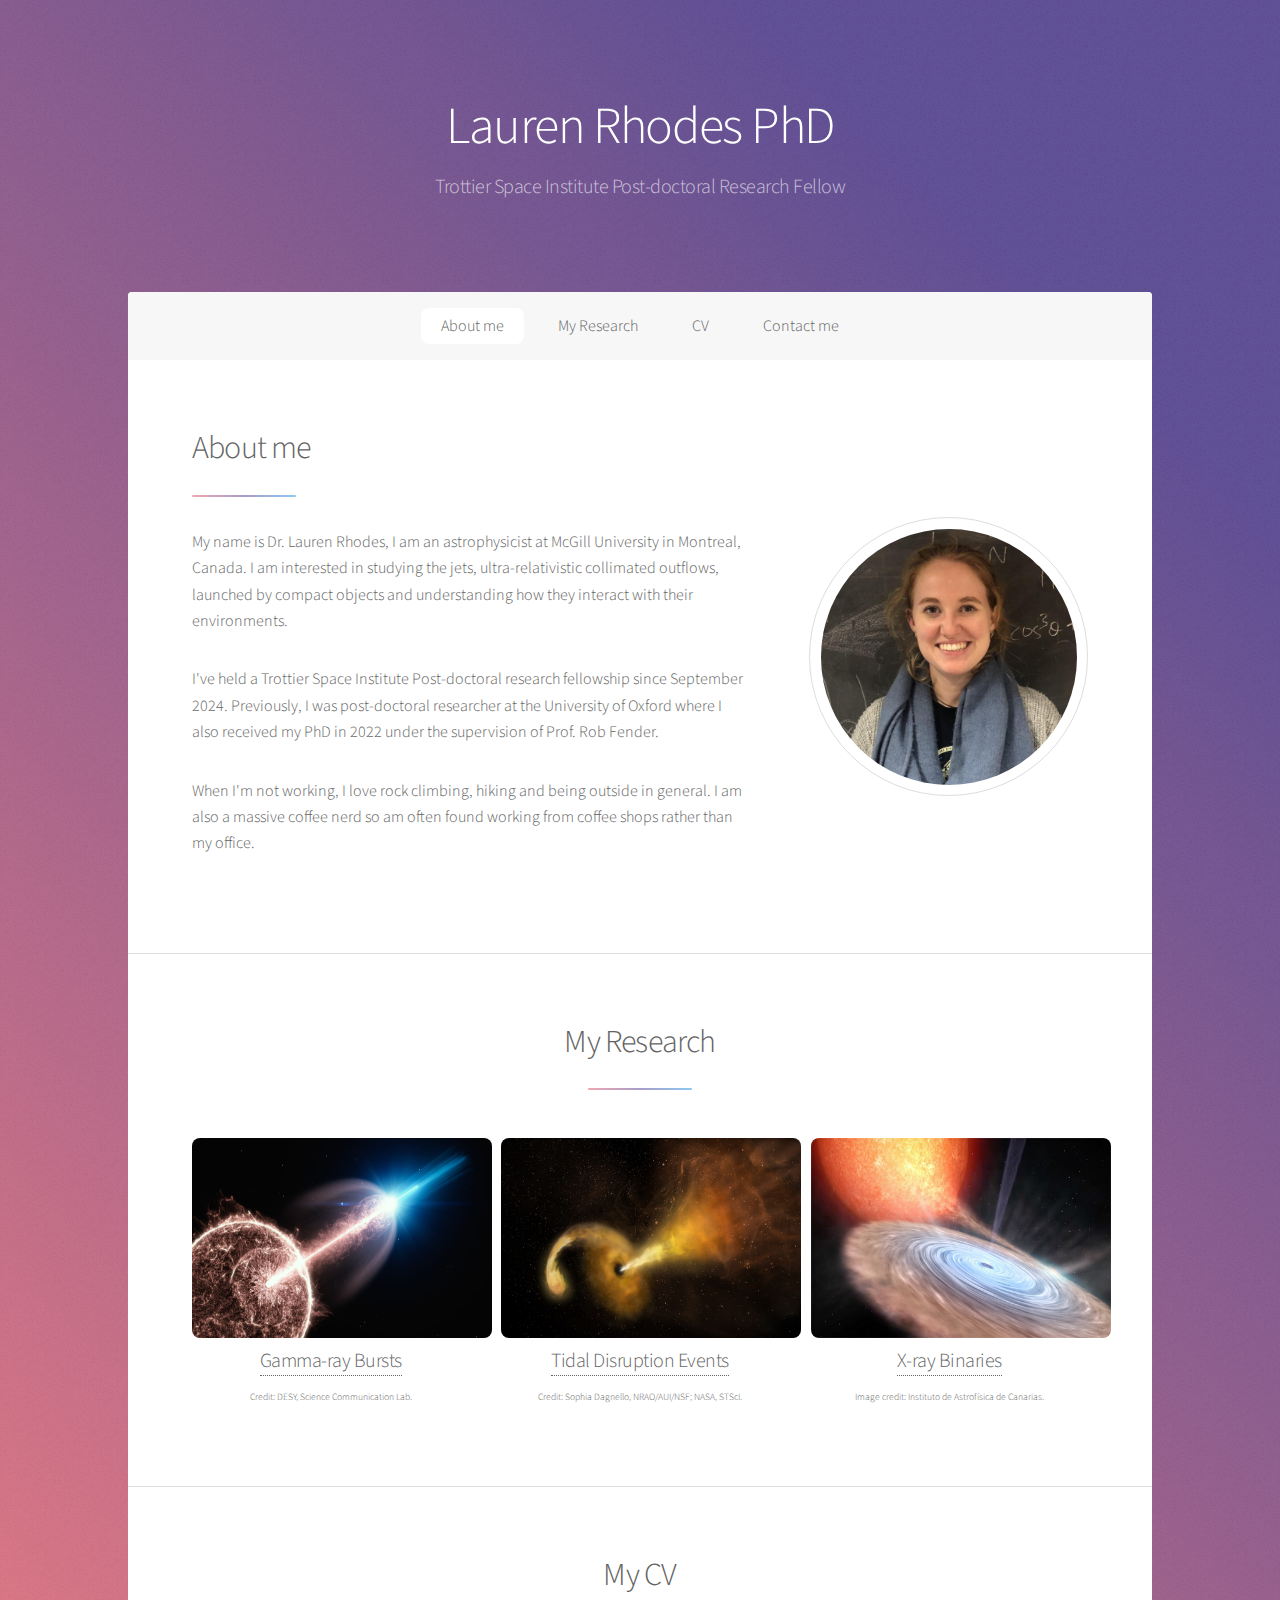
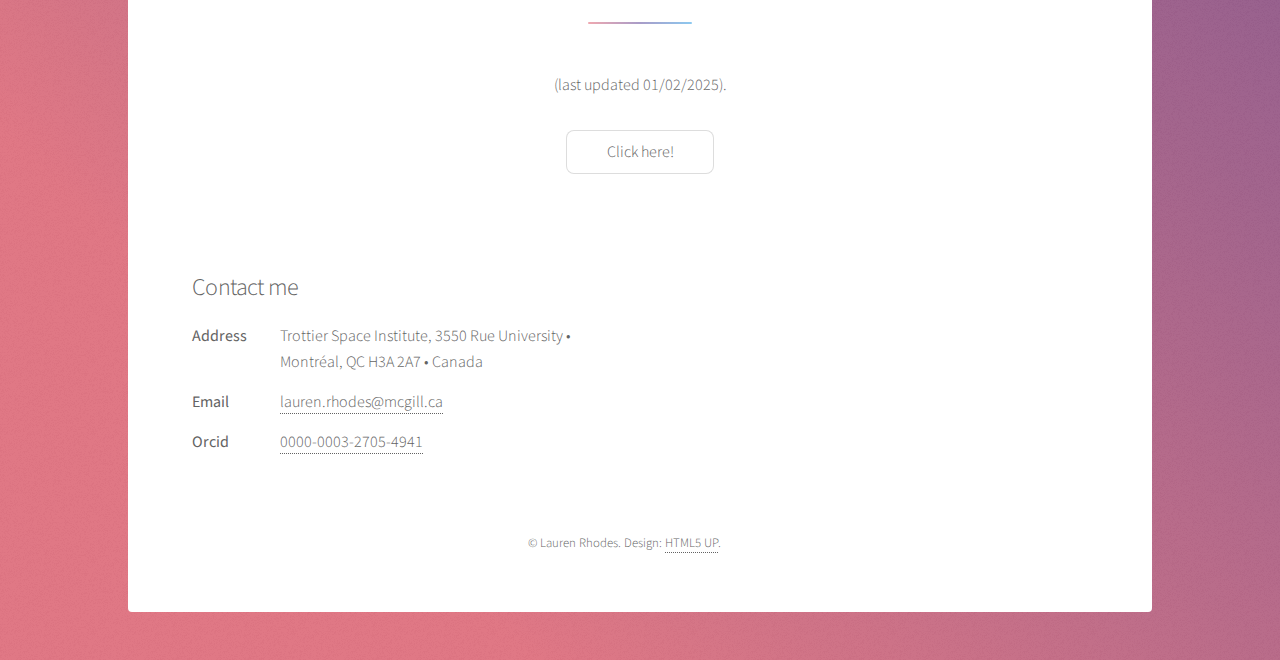
==== commit ac681429: "Update index.html" ====
--- a/index.html
+++ b/index.html
@@ -110,7 +110,7 @@
 								<dd><a href="https://orcid.org/0000-0003-2705-4941">0000-0003-2705-4941</a></dd>
 							</dl>
 						</section>
-						<p class="copyright">&copy; Untitled. Design: <a href="https://html5up.net">HTML5 UP</a>.</p>
+						<p class="copyright">&copy; Lauren Rhodes. Design: <a href="https://html5up.net">HTML5 UP</a>.</p>
 					</footer>
 
 			</div>
@@ -125,4 +125,4 @@
 			<script src="assets/js/main.js"></script>
 
 	</body>
-</html>+</html>
